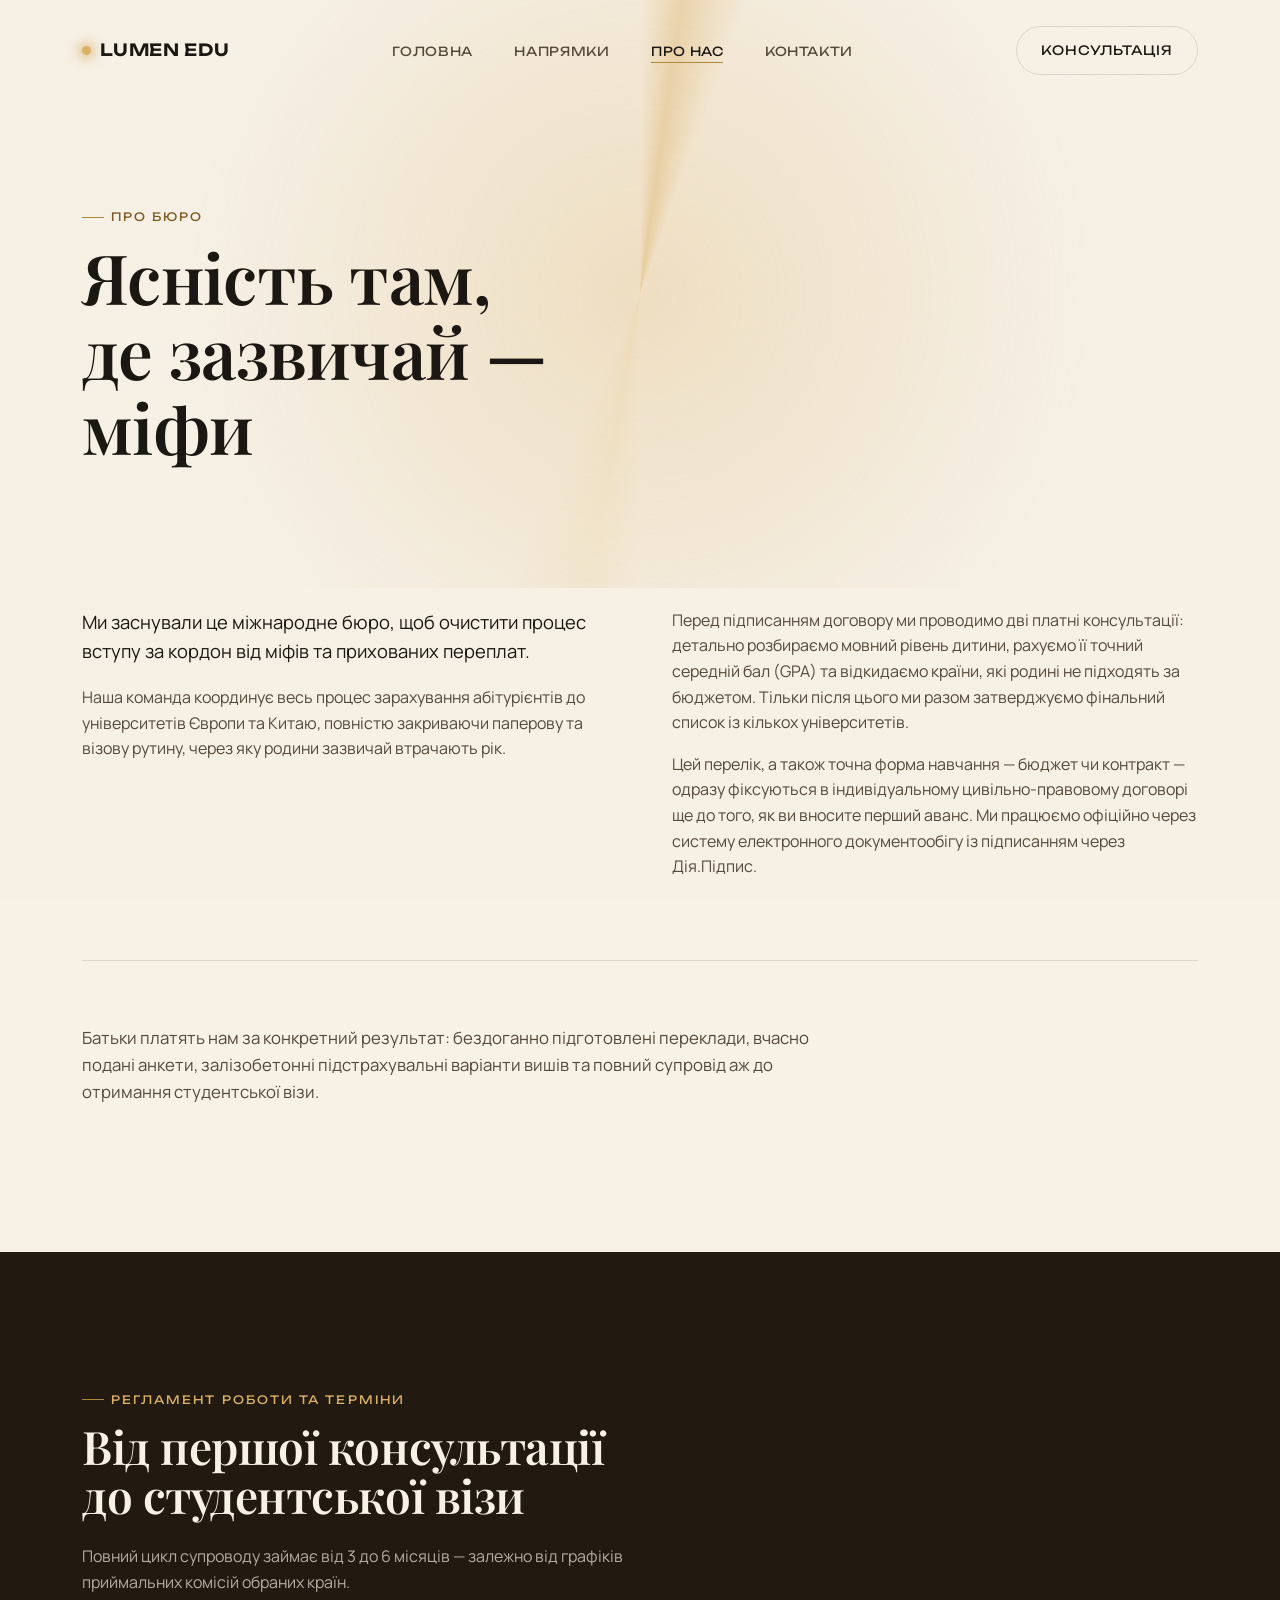
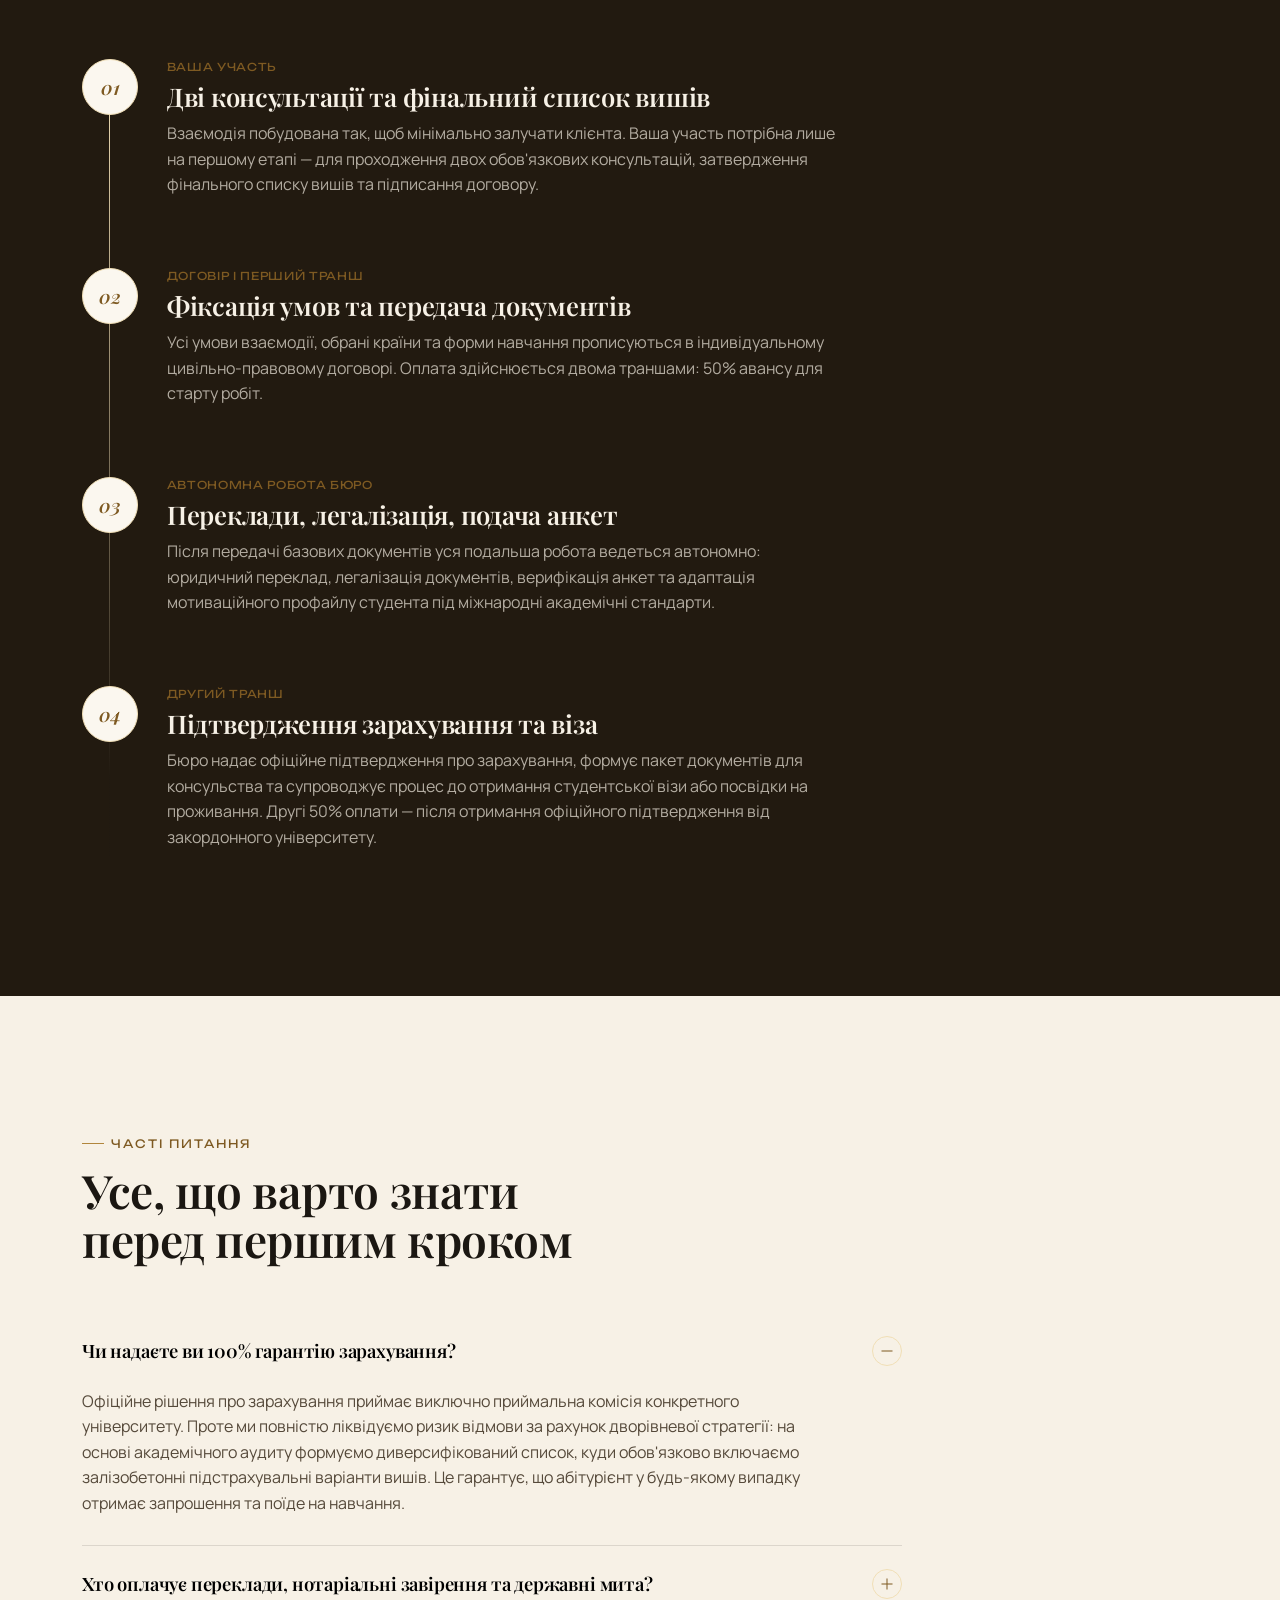
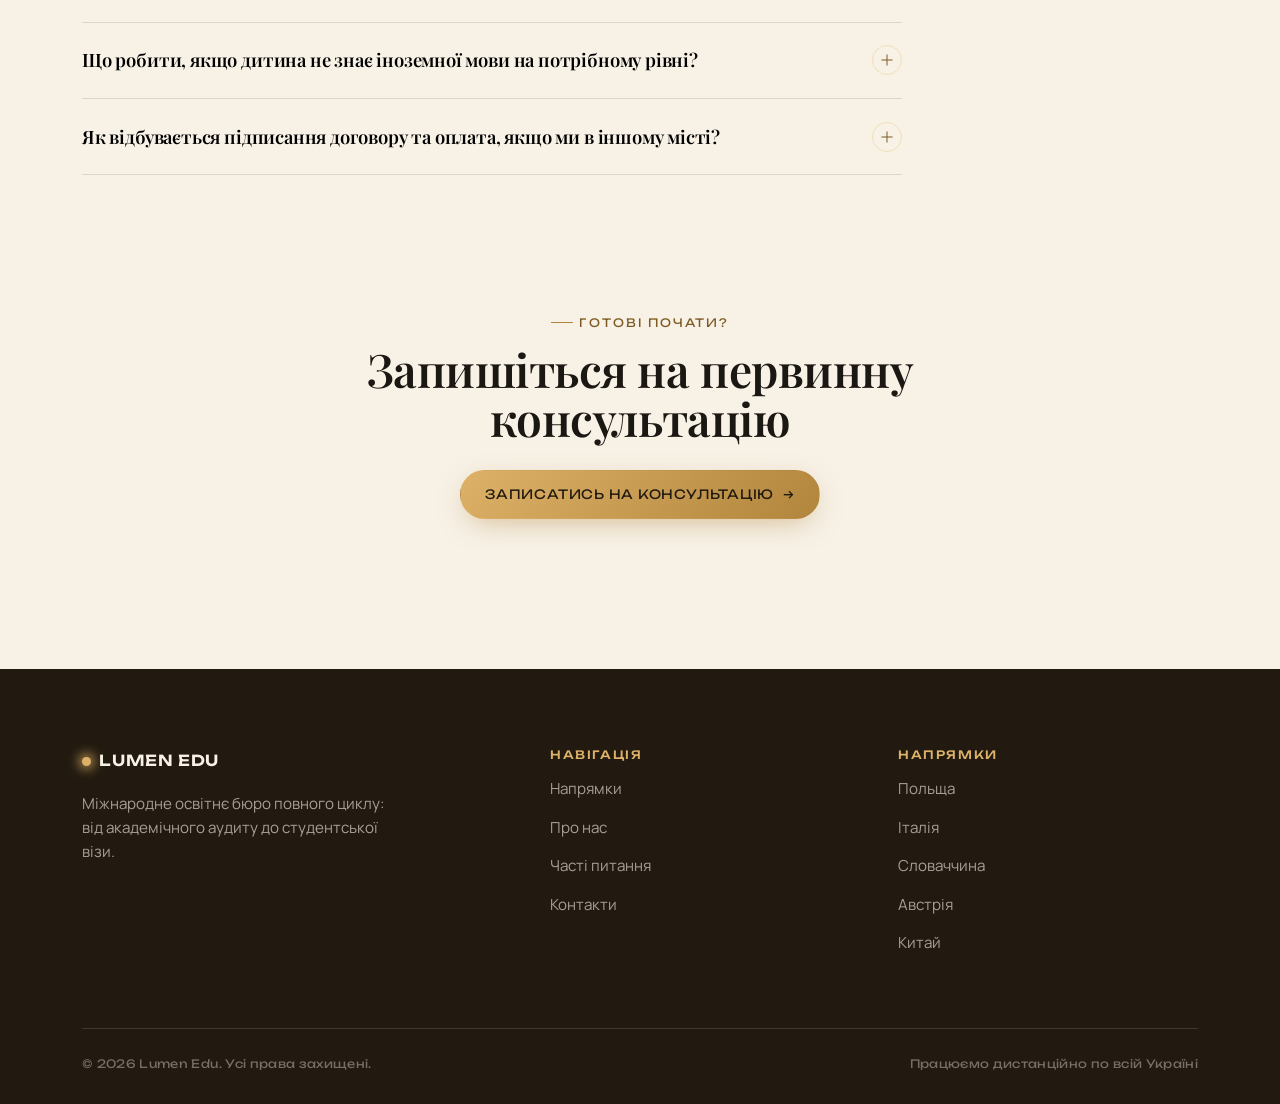
==== about.html @ cb431f50 "Add files via upload" ====
<!doctype html>
<html lang="uk">
<head>
<meta charset="UTF-8">
<meta name="viewport" content="width=device-width, initial-scale=1">
<title>Про нас — Lumen Edu</title>
<meta name="description" content="Як працює міжнародне освітнє бюро Lumen Edu: регламент, терміни та відповіді на часті питання.">
<link rel="stylesheet" href="styles.css">
</head>
<body>

<nav class="site-nav">
  <div class="container">
    <a href="index.html" class="logo"><span class="spark"></span>LUMEN EDU</a>
    <ul class="nav-links">
      <li><a href="index.html">Головна</a></li>
      <li><a href="destinations.html">Напрямки</a></li>
      <li><a href="about.html">Про нас</a></li>
      <li><a href="contact.html">Контакти</a></li>
    </ul>
    <div class="nav-cta">
      <a href="contact.html" class="btn btn-ghost">Консультація</a>
      <button class="nav-toggle" aria-label="Меню"><span></span><span></span><span></span></button>
    </div>
  </div>
</nav>

<header class="page-header">
  <div class="beam-field"><div class="beam"></div><div class="beam-glow"></div></div>
  <div class="container">
    <div class="kicker-line reveal in">
      <span class="eyebrow">Про бюро</span>
      <h1>Ясність там,<br>де зазвичай — міфи</h1>
    </div>
  </div>
</header>

<!-- ===== STORY ===== -->
<section style="padding:20px 0 130px;">
  <div class="container">
    <div class="two-col">
      <div class="reveal">
        <p style="font-size:1.15rem; color:var(--ink);">
          Ми заснували це міжнародне бюро, щоб очистити процес вступу за кордон від
          міфів та прихованих переплат.
        </p>
        <p>
          Наша команда координує весь процес зарахування абітурієнтів до університетів
          Європи та Китаю, повністю закриваючи паперову та візову рутину, через яку
          родини зазвичай втрачають рік.
        </p>
      </div>
      <div class="reveal">
        <p>
          Перед підписанням договору ми проводимо дві платні консультації: детально
          розбираємо мовний рівень дитини, рахуємо її точний середній бал (GPA) та
          відкидаємо країни, які родині не підходять за бюджетом. Тільки після цього
          ми разом затверджуємо фінальний список із кількох університетів.
        </p>
        <p>
          Цей перелік, а також точна форма навчання — бюджет чи контракт — одразу
          фіксуються в індивідуальному цивільно-правовому договорі ще до того, як ви
          вносите перший аванс. Ми працюємо офіційно через систему електронного
          документообігу із підписанням через Дія.Підпис.
        </p>
      </div>
    </div>

    <div class="divider" style="margin:4em 0;"></div>

    <div class="reveal" style="max-width:760px;">
      <p style="font-size:1.05rem;">
        Батьки платять нам за конкретний результат: бездоганно підготовлені переклади,
        вчасно подані анкети, залізобетонні підстрахувальні варіанти вишів та повний
        супровід аж до отримання студентської візи.
      </p>
    </div>
  </div>
</section>

<!-- ===== PROCESS ===== -->
<section class="section-dark" style="padding:130px 0;">
  <div class="container">
    <div class="reveal" style="max-width:640px; margin-bottom:4em;">
      <span class="eyebrow">Регламент роботи та терміни</span>
      <h2>Від першої консультації<br>до студентської візи</h2>
      <p>Повний цикл супроводу займає від 3 до 6 місяців — залежно від графіків приймальних комісій обраних країн.</p>
    </div>

    <div class="timeline reveal" style="max-width:760px;">
      <div class="tl-step">
        <span class="tl-num">01</span>
        <div>
          <span class="tl-meta">Ваша участь</span>
          <h3>Дві консультації та фінальний список вишів</h3>
          <p>Взаємодія побудована так, щоб мінімально залучати клієнта. Ваша участь потрібна лише на першому етапі — для проходження двох обов'язкових консультацій, затвердження фінального списку вишів та підписання договору.</p>
        </div>
      </div>
      <div class="tl-step">
        <span class="tl-num">02</span>
        <div>
          <span class="tl-meta">Договір і перший транш</span>
          <h3>Фіксація умов та передача документів</h3>
          <p>Усі умови взаємодії, обрані країни та форми навчання прописуються в індивідуальному цивільно-правовому договорі. Оплата здійснюється двома траншами: 50% авансу для старту робіт.</p>
        </div>
      </div>
      <div class="tl-step">
        <span class="tl-num">03</span>
        <div>
          <span class="tl-meta">Автономна робота бюро</span>
          <h3>Переклади, легалізація, подача анкет</h3>
          <p>Після передачі базових документів уся подальша робота ведеться автономно: юридичний переклад, легалізація документів, верифікація анкет та адаптація мотиваційного профайлу студента під міжнародні академічні стандарти.</p>
        </div>
      </div>
      <div class="tl-step">
        <span class="tl-num">04</span>
        <div>
          <span class="tl-meta">Другий транш</span>
          <h3>Підтвердження зарахування та віза</h3>
          <p>Бюро надає офіційне підтвердження про зарахування, формує пакет документів для консульства та супроводжує процес до отримання студентської візи або посвідки на проживання. Другі 50% оплати — після отримання офіційного підтвердження від закордонного університету.</p>
        </div>
      </div>
    </div>
  </div>
</section>

<!-- ===== FAQ ===== -->
<section id="faq" style="padding:130px 0;">
  <div class="container">
    <div class="reveal" style="max-width:640px; margin-bottom:3em;">
      <span class="eyebrow">Часті питання</span>
      <h2>Усе, що варто знати<br>перед першим кроком</h2>
    </div>

    <div class="reveal" style="max-width:820px;">
      <div class="faq-item open">
        <button class="faq-q"><h3>Чи надаєте ви 100% гарантію зарахування?</h3><span class="plus"></span></button>
        <div class="faq-a"><p>Офіційне рішення про зарахування приймає виключно приймальна комісія конкретного університету. Проте ми повністю ліквідуємо ризик відмови за рахунок дворівневої стратегії: на основі академічного аудиту формуємо диверсифікований список, куди обов'язково включаємо залізобетонні підстрахувальні варіанти вишів. Це гарантує, що абітурієнт у будь-якому випадку отримає запрошення та поїде на навчання.</p></div>
      </div>
      <div class="faq-item">
        <button class="faq-q"><h3>Хто оплачує переклади, нотаріальні завірення та державні мита?</h3><span class="plus"></span></button>
        <div class="faq-a"><p>Усі офіційні збори, консульські мита, послуги нотаріусів та акредитованих перекладачів оплачуються замовником окремо. У вартість нашого пакета входить виключно консалтингова робота, повне адміністрування процесу, верифікація анкет та контроль подачі. Усі супутні технічні витрати прозоро фіксуються та оплачуються за фактом виконання робіт згідно з наданими чеками.</p></div>
      </div>
      <div class="faq-item">
        <button class="faq-q"><h3>Що робити, якщо дитина не знає іноземної мови на потрібному рівні?</h3><span class="plus"></span></button>
        <div class="faq-a"><p>Для таких випадків ми підбираємо програми з відтермінованим вивченням мови — наприклад, підготовчі відділення в Австрії чи мовні інсталяційні роки в Китаї, де навчання починається з нульового рівня. Також для багатьох напрямків пропонуємо програми англійською мовою або приватні виші в Польщі, де мовний відбір є чистою формальністю.</p></div>
      </div>
      <div class="faq-item">
        <button class="faq-q"><h3>Як відбувається підписання договору та оплата, якщо ми в іншому місті?</h3><span class="plus"></span></button>
        <div class="faq-a"><p>Бюро працює повністю дистанційно по всій території України. Усі умови взаємодії, обрані країни та форми навчання прописуються в індивідуальному цивільно-правовому договорі. Підписання відбувається в електронному вигляді через офіційний сервіс «Вчасно» за допомогою «Дія.Підпис». Оплата здійснюється двома траншами: 50% авансу для старту робіт та 50% після отримання офіційного підтвердження від закордонного університету.</p></div>
      </div>
    </div>
  </div>
</section>

<section style="padding:0 0 150px; text-align:center;">
  <div class="container reveal" style="max-width:640px; margin:0 auto;">
    <span class="eyebrow" style="justify-content:center;">Готові почати?</span>
    <h2>Запишіться на первинну консультацію</h2>
    <div style="margin-top:1.6em;">
      <a href="contact.html" class="btn btn-gold">Записатись на консультацію <span class="btn-arrow">→</span></a>
    </div>
  </div>
</section>

<footer class="site-footer">
  <div class="container">
    <div class="footer-grid">
      <div>
        <a href="index.html" class="logo"><span class="spark"></span>LUMEN EDU</a>
        <p style="max-width:320px;">Міжнародне освітнє бюро повного циклу: від академічного аудиту до студентської візи.</p>
      </div>
      <div>
        <h4>Навігація</h4>
        <ul>
          <li><a href="destinations.html">Напрямки</a></li>
          <li><a href="about.html">Про нас</a></li>
          <li><a href="about.html#faq">Часті питання</a></li>
          <li><a href="contact.html">Контакти</a></li>
        </ul>
      </div>
      <div>
        <h4>Напрямки</h4>
        <ul>
          <li><a href="destinations.html#poland">Польща</a></li>
          <li><a href="destinations.html#italy">Італія</a></li>
          <li><a href="destinations.html#slovakia">Словаччина</a></li>
          <li><a href="destinations.html#austria">Австрія</a></li>
          <li><a href="destinations.html#china">Китай</a></li>
        </ul>
      </div>
    </div>
    <div class="footer-bottom">
      <span>© 2026 Lumen Edu. Усі права захищені.</span>
      <span>Працюємо дистанційно по всій Україні</span>
    </div>
  </div>
</footer>

<script src="main.js"></script>
</body>
</html>
---- styles.css ----
/* ============================================================
   LUMEN EDU — design system
   Ivory + antique gold, editorial serif × geometric Cyrillic sans.
   Signature: a slow-rotating beam of light behind the wordmark,
   and a cursor-tracked glow that "illuminates" whatever it touches —
   the visual thesis of the brand (lumen = light).
   ============================================================ */

@import url('https://fonts.googleapis.com/css2?family=Playfair+Display:ital,wght@0,500;0,600;0,700;1,500;1,600&family=Unbounded:wght@300;400;500;600;700&family=Manrope:wght@400;500;600;700&display=swap');

:root{
  /* --- color --- */
  --ivory:        #F7F1E6;
  --ivory-soft:   #FBF7EF;
  --ivory-deep:   #EFE6D3;
  --ink:          #1B1712;
  --ink-soft:     #55493A;
  --ink-faint:    #8A7A63;
  --gold:         #B1863C;
  --gold-bright:  #DDB268;
  --gold-pale:    #F1DFB6;
  --gold-deep:    #7E5A22;
  --bronze:       #221A10;
  --bronze-soft:  #2E2416;
  --line:         rgba(27,23,18,0.12);
  --line-on-dark: rgba(247,241,230,0.14);

  /* --- type --- */
  --f-display: 'Playfair Display', 'Georgia', serif;
  --f-mono:    'Unbounded', sans-serif;
  --f-body:    'Manrope', sans-serif;

  /* --- scale --- */
  --container: 1180px;
  --radius-s: 4px;
  --radius-m: 10px;
  --radius-l: 26px;

  --ease: cubic-bezier(.22,1,.36,1);
}

*, *::before, *::after{ box-sizing: border-box; }
html{ scroll-behavior: smooth; }
@media (prefers-reduced-motion: reduce){
  html{ scroll-behavior: auto; }
  *{ animation-duration: 0.01ms !important; animation-iteration-count: 1 !important; transition-duration: 0.01ms !important; scroll-behavior: auto !important; }
}

body{
  margin:0;
  background: var(--ivory);
  color: var(--ink);
  font-family: var(--f-body);
  font-size: 16px;
  line-height: 1.6;
  -webkit-font-smoothing: antialiased;
  position: relative;
  overflow-x: hidden;
}

/* faint paper grain over everything, premium print feel */
body::before{
  content:"";
  position: fixed; inset:0;
  pointer-events:none;
  z-index: 999;
  opacity:.035;
  mix-blend-mode: multiply;
  background-image: url("data:image/svg+xml,%3Csvg xmlns='http://www.w3.org/2000/svg' width='160' height='160'%3E%3Cfilter id='n'%3E%3CfeTurbulence type='fractalNoise' baseFrequency='0.9' numOctaves='2' stitchTiles='stitch'/%3E%3C/filter%3E%3Crect width='100%25' height='100%25' filter='url(%23n)'/%3E%3C/svg%3E");
}

/* cursor glow — desktop only */
.cursor-glow{
  position: fixed;
  width: 480px; height: 480px;
  border-radius: 50%;
  pointer-events: none;
  z-index: 2;
  background: radial-gradient(circle, rgba(221,178,104,0.16) 0%, rgba(221,178,104,0) 68%);
  transform: translate(-50%,-50%);
  left: -1000px; top: -1000px;
  transition: opacity .4s var(--ease);
}
@media (hover:none){ .cursor-glow{ display:none; } }

a{ color:inherit; text-decoration:none; }
img{ max-width:100%; display:block; }
ul{ margin:0; padding:0; list-style:none; }
button{ font-family:inherit; }

h1,h2,h3,h4{
  font-family: var(--f-display);
  font-weight: 600;
  line-height: 1.08;
  margin: 0 0 .5em;
  letter-spacing: -0.01em;
}
h1{ font-size: clamp(2.6rem, 5.4vw, 5rem); font-weight: 600; }
h2{ font-size: clamp(2rem, 3.6vw, 3.1rem); }
h3{ font-size: clamp(1.3rem, 2vw, 1.7rem); }
p{ margin: 0 0 1em; color: var(--ink-soft); }

.eyebrow{
  font-family: var(--f-mono);
  font-size: .72rem;
  letter-spacing: .18em;
  text-transform: uppercase;
  color: var(--gold-deep);
  display: inline-flex;
  align-items: center;
  gap: .6em;
  margin-bottom: 1.1em;
}
.eyebrow::before{
  content:"";
  width: 22px; height: 1px;
  background: var(--gold);
}

.container{ max-width: var(--container); margin: 0 auto; padding: 0 32px; }
section{ position: relative; }

/* ---------- buttons ---------- */
.btn{
  font-family: var(--f-mono);
  font-size: .8rem;
  letter-spacing: .06em;
  text-transform: uppercase;
  display: inline-flex;
  align-items: center;
  gap: .7em;
  padding: 1.05em 1.9em;
  border-radius: 999px;
  border: 1px solid transparent;
  cursor: pointer;
  transition: all .45s var(--ease);
  white-space: nowrap;
}
.btn-gold{
  background: linear-gradient(135deg, var(--gold-bright), var(--gold));
  color: var(--bronze);
  box-shadow: 0 8px 30px -10px rgba(177,134,60,.65);
}
.btn-gold:hover{ transform: translateY(-2px); box-shadow: 0 14px 34px -8px rgba(177,134,60,.8); }
.btn-ghost{
  border-color: var(--line);
  color: var(--ink);
  background: transparent;
}
.btn-ghost:hover{ border-color: var(--gold); color: var(--gold-deep); }
.btn-ghost-dark{
  border-color: var(--line-on-dark);
  color: var(--ivory);
}
.btn-ghost-dark:hover{ border-color: var(--gold-bright); color: var(--gold-bright); }
.btn-arrow{ transition: transform .4s var(--ease); }
.btn:hover .btn-arrow{ transform: translateX(4px); }

/* ---------- nav ---------- */
.site-nav{
  position: fixed; top:0; left:0; right:0; z-index: 500;
  padding: 26px 0;
  transition: padding .4s var(--ease), background .4s var(--ease), border-color .4s var(--ease);
  border-bottom: 1px solid transparent;
}
.site-nav.scrolled{
  padding: 15px 0;
  background: rgba(247,241,230,0.86);
  backdrop-filter: blur(14px);
  border-bottom-color: var(--line);
}
.site-nav .container{ display:flex; align-items:center; justify-content:space-between; }
.logo{
  font-family: var(--f-mono);
  font-weight: 600;
  font-size: 1.05rem;
  letter-spacing: .04em;
  display:flex; align-items:center; gap:.55em;
}
.logo .spark{
  width: 9px; height: 9px; border-radius: 50%;
  background: var(--gold-bright);
  box-shadow: 0 0 12px 3px rgba(221,178,104,.85);
}
.nav-links{ display:flex; align-items:center; gap: 2.6em; }
.nav-links a{
  font-family: var(--f-mono);
  font-size: .78rem;
  letter-spacing: .05em;
  text-transform: uppercase;
  color: var(--ink-soft);
  position: relative;
  padding-bottom: 4px;
}
.nav-links a::after{
  content:""; position:absolute; left:0; right:100%; bottom:0; height:1px;
  background: var(--gold); transition: right .35s var(--ease);
}
.nav-links a:hover::after, .nav-links a.active::after{ right:0; }
.nav-links a.active{ color: var(--ink); }
.nav-cta{ display:flex; align-items:center; gap: 1.6em; }
.nav-toggle{ display:none; background:none; border:none; cursor:pointer; padding:6px; }
.nav-toggle span{ display:block; width:22px; height:1px; background:var(--ink); margin:5px 0; transition: all .3s var(--ease); }

@media (max-width: 900px){
  .nav-links{
    position: fixed; inset: 0 0 0 auto; width: min(78vw, 340px);
    background: var(--ivory-soft);
    flex-direction: column; align-items: flex-start;
    padding: 110px 40px 40px;
    gap: 2em;
    transform: translateX(100%);
    transition: transform .5s var(--ease);
    box-shadow: -30px 0 60px rgba(0,0,0,.08);
  }
  .nav-links.open{ transform: translateX(0); }
  .nav-toggle{ display:block; }
  .nav-cta .btn-ghost{ display:none; }
}

/* ---------- hero light beam (signature) ---------- */
.beam-field{
  position: absolute; inset: 0;
  overflow: hidden;
  pointer-events: none;
}
.beam{
  position: absolute;
  top: 50%; left: 50%;
  width: 1600px; height: 1600px;
  transform: translate(-50%,-50%);
  background: conic-gradient(from 0deg,
    rgba(221,178,104,0) 0deg,
    rgba(221,178,104,.5) 8deg,
    rgba(221,178,104,0) 20deg,
    rgba(221,178,104,0) 180deg,
    rgba(241,223,182,.35) 190deg,
    rgba(221,178,104,0) 205deg,
    rgba(221,178,104,0) 360deg);
  animation: rotate-beam 22s linear infinite;
  opacity: .8;
}
@keyframes rotate-beam{ to{ transform: translate(-50%,-50%) rotate(360deg); } }
.beam-glow{
  position:absolute; top:50%; left:50%; width:900px; height:900px;
  transform:translate(-50%,-50%);
  background: radial-gradient(circle, rgba(221,178,104,.28) 0%, rgba(221,178,104,0) 70%);
  filter: blur(10px);
}

/* ---------- reveal on scroll ---------- */
.reveal{ opacity:0; transform: translateY(28px); transition: opacity .9s var(--ease), transform .9s var(--ease); }
.reveal.in{ opacity:1; transform: translateY(0); }
.reveal-stagger > *{ opacity:0; transform: translateY(24px); transition: opacity .8s var(--ease), transform .8s var(--ease); }
.reveal-stagger.in > *{ opacity:1; transform: translateY(0); }
.reveal-stagger.in > *:nth-child(1){ transition-delay: .05s; }
.reveal-stagger.in > *:nth-child(2){ transition-delay: .14s; }
.reveal-stagger.in > *:nth-child(3){ transition-delay: .23s; }
.reveal-stagger.in > *:nth-child(4){ transition-delay: .32s; }
.reveal-stagger.in > *:nth-child(5){ transition-delay: .41s; }

/* ---------- cards / grid ---------- */
.card{
  background: var(--ivory-soft);
  border: 1px solid var(--line);
  border-radius: var(--radius-l);
  padding: 2.2em;
  transition: transform .5s var(--ease), box-shadow .5s var(--ease), border-color .5s var(--ease);
}
.card:hover{
  transform: translateY(-6px);
  border-color: var(--gold-pale);
  box-shadow: 0 30px 60px -30px rgba(126,90,34,.35);
}

/* ---------- dark section ---------- */
.section-dark{
  background: var(--bronze);
  color: var(--ivory);
}
.section-dark p{ color: rgba(247,241,230,.68); }
.section-dark .eyebrow{ color: var(--gold-bright); }

/* ---------- stats strip ---------- */
.stats{
  display:grid; grid-template-columns: repeat(4,1fr); gap: 1px;
  background: var(--line);
  border: 1px solid var(--line);
  border-radius: var(--radius-l);
  overflow:hidden;
}
.stat{
  background: var(--ivory-soft);
  padding: 2.4em 1.6em;
  text-align:center;
}
.stat .num{
  font-family: var(--f-display);
  font-style: italic;
  font-size: 2.5rem;
  color: var(--gold-deep);
  display:block;
  margin-bottom:.15em;
}
.stat .lbl{
  font-family: var(--f-mono);
  font-size: .72rem;
  letter-spacing: .04em;
  color: var(--ink-soft);
  text-transform: uppercase;
  line-height:1.4;
}
@media (max-width: 800px){ .stats{ grid-template-columns: repeat(2,1fr); } }

/* ---------- footer ---------- */
.site-footer{
  background: var(--bronze);
  color: rgba(247,241,230,.6);
  padding: 80px 0 30px;
}
.site-footer .logo{ color: var(--ivory); margin-bottom: 1.2em; }
.footer-grid{
  display:grid; grid-template-columns: 1.4fr 1fr 1fr; gap: 3em;
  padding-bottom: 60px;
  border-bottom: 1px solid var(--line-on-dark);
}
.footer-grid h4{
  font-family: var(--f-mono); font-size:.72rem; letter-spacing:.14em;
  text-transform: uppercase; color: var(--gold-bright); font-weight:500; margin-bottom: 1.3em;
}
.footer-grid a, .footer-grid p{ color: rgba(247,241,230,.62); font-size:.95rem; }
.footer-grid li{ margin-bottom: .8em; }
.footer-grid a:hover{ color: var(--gold-bright); }
.footer-bottom{
  display:flex; justify-content:space-between; align-items:center;
  padding-top: 26px;
  font-family: var(--f-mono); font-size:.72rem; letter-spacing:.03em;
  color: rgba(247,241,230,.4);
  flex-wrap: wrap; gap: 1em;
}
@media (max-width: 760px){ .footer-grid{ grid-template-columns: 1fr; gap:2.2em; } }

/* ---------- page header (inner pages) ---------- */
.page-header{
  padding: 200px 0 90px;
  position: relative;
  overflow:hidden;
}
.page-header .container{ position:relative; z-index:2; }
.page-header .kicker-line{
  max-width: 620px;
}

/* ---------- destinations tabs ---------- */
.dest-shell{
  display:grid; grid-template-columns: 300px 1fr; gap: 0;
  border: 1px solid var(--line);
  border-radius: var(--radius-l);
  overflow:hidden;
  background: var(--ivory-soft);
}
.dest-tabs{
  border-right: 1px solid var(--line);
  background: var(--ivory-deep);
}
.dest-tab{
  width:100%; text-align:left;
  padding: 1.6em 1.8em;
  background:none; border:none; cursor:pointer;
  border-bottom: 1px solid var(--line);
  display:flex; align-items:center; justify-content: space-between;
  gap: 1em;
  transition: background .35s var(--ease), padding-left .35s var(--ease);
}
.dest-tab:last-child{ border-bottom:none; }
.dest-tab .name{
  font-family: var(--f-display); font-style: italic; font-weight:600;
  font-size: 1.15rem; color: var(--ink);
}
.dest-tab .tag{
  font-family: var(--f-mono); font-size: .66rem; letter-spacing:.04em;
  color: var(--ink-faint); text-transform: uppercase; display:block; margin-top:.3em;
}
.dest-tab .dot{
  width: 8px; height:8px; border-radius:50%;
  background: var(--line); flex: none;
  transition: background .35s var(--ease), box-shadow .35s var(--ease);
}
.dest-tab.active{ background: var(--ivory-soft); padding-left: 2.2em; }
.dest-tab.active .dot{ background: var(--gold-bright); box-shadow: 0 0 10px 2px rgba(221,178,104,.7); }
.dest-tab:hover .name{ color: var(--gold-deep); }

.dest-panels{ position: relative; }
.dest-panel{
  display:none;
  padding: 3em 3.2em;
  animation: panel-in .6s var(--ease);
}
.dest-panel.active{ display:block; }
@keyframes panel-in{ from{ opacity:0; transform: translateY(10px);} to{opacity:1; transform:translateY(0);} }
.dest-panel .price-tag{
  display:inline-flex; align-items:baseline; gap:.4em;
  font-family: var(--f-mono);
  background: var(--bronze); color: var(--gold-pale);
  padding: .55em 1.1em; border-radius: 999px;
  font-size: .78rem; letter-spacing:.03em;
  margin-bottom: 1.6em;
}
.dest-panel .price-tag b{ font-size: 1rem; color: var(--gold-bright); }
.dest-perks{ display:grid; gap: 1.4em; margin-top: 1.8em; }
.dest-perk{ display:grid; grid-template-columns: auto 1fr; gap: 1em; align-items:flex-start; }
.dest-perk .mark{
  width: 30px; height:30px; border-radius:50%;
  border:1px solid var(--gold-pale);
  display:flex; align-items:center; justify-content:center;
  font-family: var(--f-mono); font-size: .68rem; color: var(--gold-deep); flex:none;
  margin-top: .15em;
}
.dest-perk strong{ display:block; color: var(--ink); font-family: var(--f-body); font-weight:700; margin-bottom:.2em; }
.dest-perk p{ margin:0; font-size: .96rem; }

@media (max-width: 860px){
  .dest-shell{ grid-template-columns: 1fr; }
  .dest-tabs{ display:flex; overflow-x:auto; border-right:none; border-bottom:1px solid var(--line); }
  .dest-tab{ border-bottom:none; border-right:1px solid var(--line); white-space:nowrap; }
  .dest-tab.active{ padding-left: 1.8em; }
  .dest-panel{ padding: 2.2em 1.6em; }
}

/* ---------- timeline (process) ---------- */
.timeline{ position:relative; }
.timeline::before{
  content:""; position:absolute; left: 27px; top: 10px; bottom: 10px; width:1px;
  background: linear-gradient(var(--gold-pale), var(--line) 90%);
}
.tl-step{ display:grid; grid-template-columns: 56px 1fr; gap: 1.8em; padding-bottom: 3.4em; position:relative; }
.tl-step:last-child{ padding-bottom:0; }
.tl-num{
  width:56px; height:56px; border-radius:50%;
  background: var(--ivory-soft); border:1px solid var(--gold-pale);
  display:flex; align-items:center; justify-content:center;
  font-family: var(--f-display); font-style:italic; font-weight:600; color: var(--gold-deep);
  font-size: 1.2rem; position:relative; z-index:1;
}
.tl-step h3{ margin-bottom:.4em; }
.tl-step .tl-meta{
  font-family: var(--f-mono); font-size:.68rem; letter-spacing:.06em; text-transform:uppercase;
  color: var(--gold-deep); margin-bottom:.6em; display:block;
}

/* ---------- FAQ accordion ---------- */
.faq-item{ border-bottom: 1px solid var(--line); }
.faq-q{
  width:100%; text-align:left; background:none; border:none; cursor:pointer;
  padding: 1.7em 0; display:flex; justify-content:space-between; align-items:center; gap: 2em;
}
.faq-q h3{ margin:0; font-size: 1.15rem; }
.faq-q .plus{
  width: 30px; height:30px; border-radius:50%; border:1px solid var(--gold-pale); flex:none;
  position:relative;
}
.faq-q .plus::before, .faq-q .plus::after{
  content:""; position:absolute; background: var(--gold-deep); top:50%; left:50%;
  transform: translate(-50%,-50%);
}
.faq-q .plus::before{ width:11px; height:1px; }
.faq-q .plus::after{ width:1px; height:11px; transition: transform .35s var(--ease); }
.faq-item.open .plus::after{ transform: translate(-50%,-50%) rotate(90deg) scale(0); }
.faq-a{ max-height:0; overflow:hidden; transition: max-height .5s var(--ease); }
.faq-a p{ padding-bottom: 1.8em; margin:0; max-width: 720px; }
.faq-item.open .faq-a{ max-height: 400px; }

/* ---------- form ---------- */
.form-shell{
  background: var(--ivory-soft);
  border: 1px solid var(--line);
  border-radius: var(--radius-l);
  padding: 3em;
}
.field{ margin-bottom: 1.6em; }
.field label{
  display:block; font-family: var(--f-mono); font-size:.7rem; letter-spacing:.06em;
  text-transform: uppercase; color: var(--ink-faint); margin-bottom:.7em;
}
.field input, .field textarea{
  width:100%; background: var(--ivory); border:1px solid var(--line);
  border-radius: var(--radius-m); padding: .95em 1.1em;
  font-family: var(--f-body); font-size: 1rem; color: var(--ink);
  transition: border-color .3s var(--ease), box-shadow .3s var(--ease);
}
.field input:focus, .field textarea:focus{
  outline:none; border-color: var(--gold); box-shadow: 0 0 0 4px rgba(177,134,60,.14);
}
.field textarea{ min-height: 130px; resize: vertical; }
.form-note{ font-size:.85rem; color: var(--ink-faint); margin-top: 1.2em; }
.form-success{
  display:none; text-align:center; padding: 2.4em 1em;
}
.form-success.show{ display:block; }
.form-success .spark-big{
  width:14px; height:14px; border-radius:50%; margin: 0 auto 1.2em;
  background: var(--gold-bright); box-shadow: 0 0 24px 6px rgba(221,178,104,.8);
}

/* ---------- misc ---------- */
.two-col{ display:grid; grid-template-columns: 1fr 1fr; gap: 4em; align-items:start; }
@media (max-width: 860px){ .two-col{ grid-template-columns: 1fr; gap: 2.4em; } }
.divider{ height:1px; background: var(--line); }
.tag-pill{
  font-family: var(--f-mono); font-size:.68rem; letter-spacing:.05em; text-transform:uppercase;
  border:1px solid var(--gold-pale); color: var(--gold-deep); padding: .5em 1em; border-radius:999px;
}
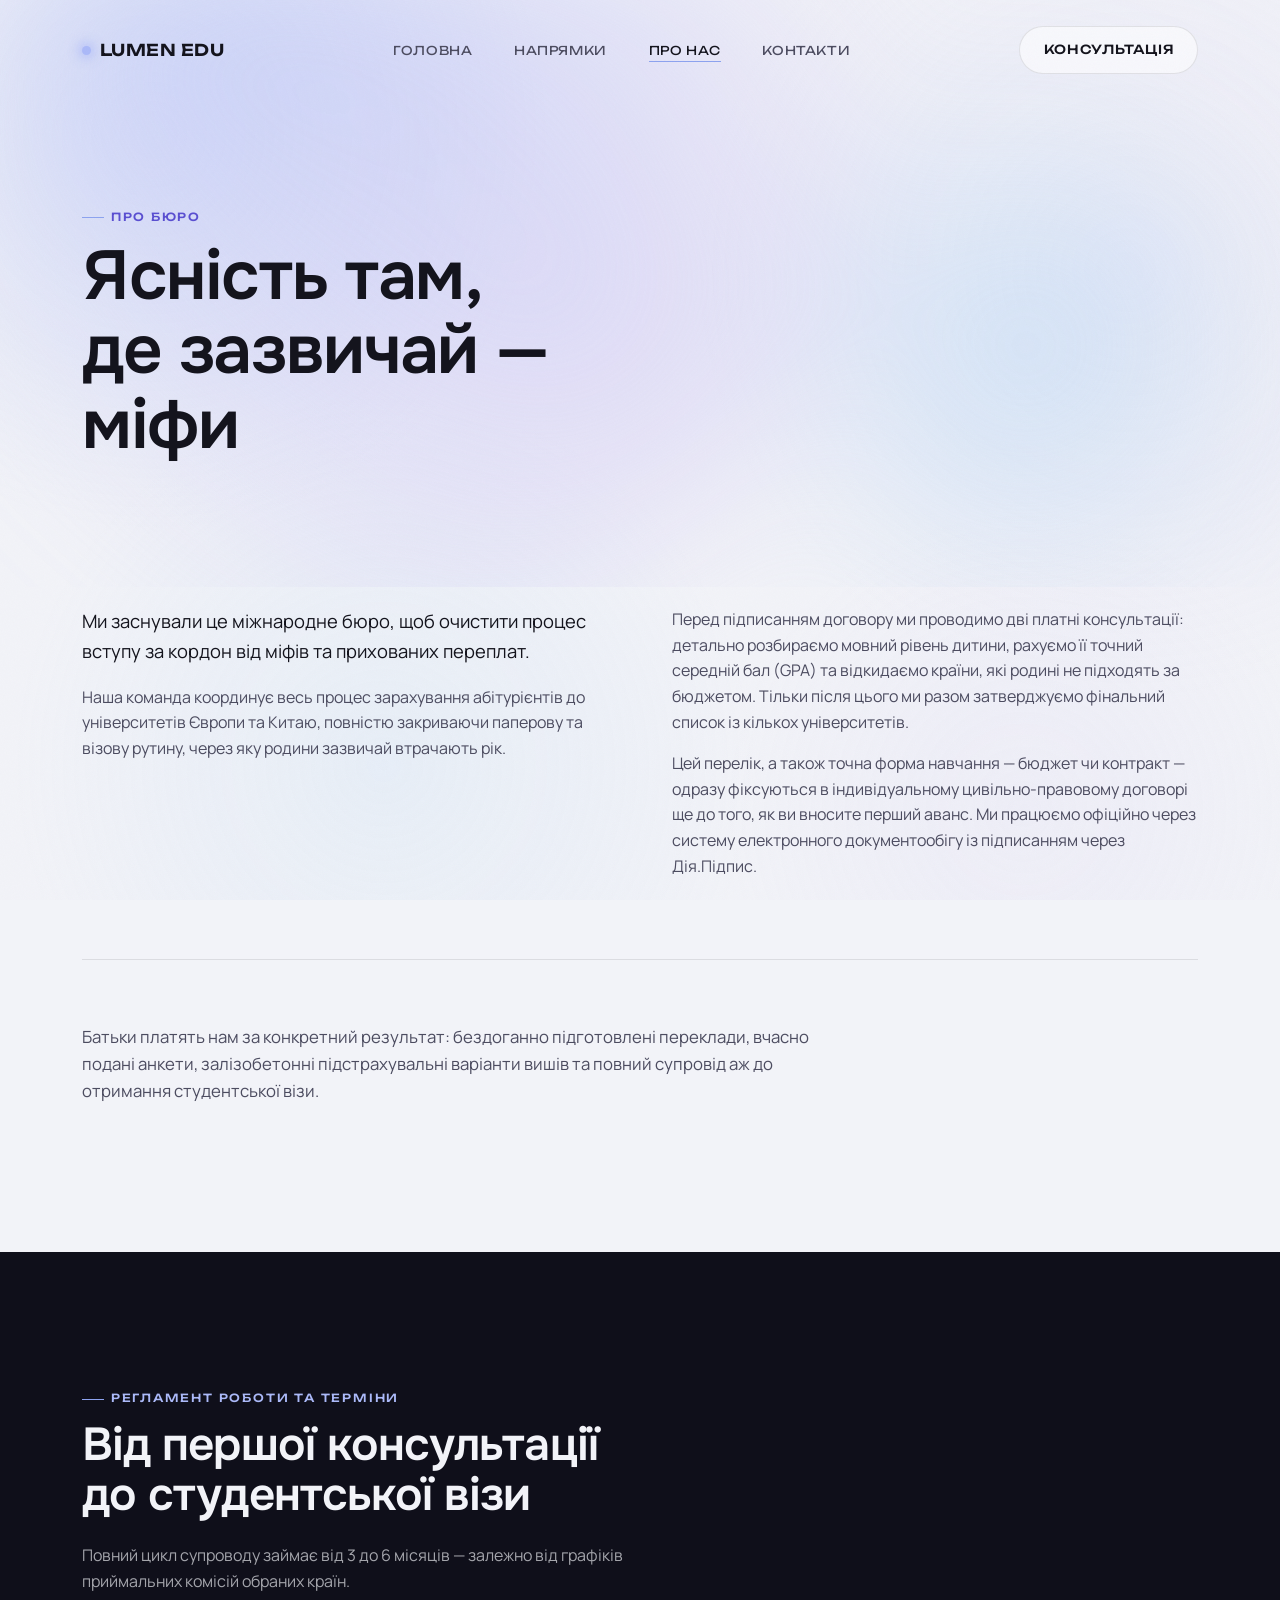
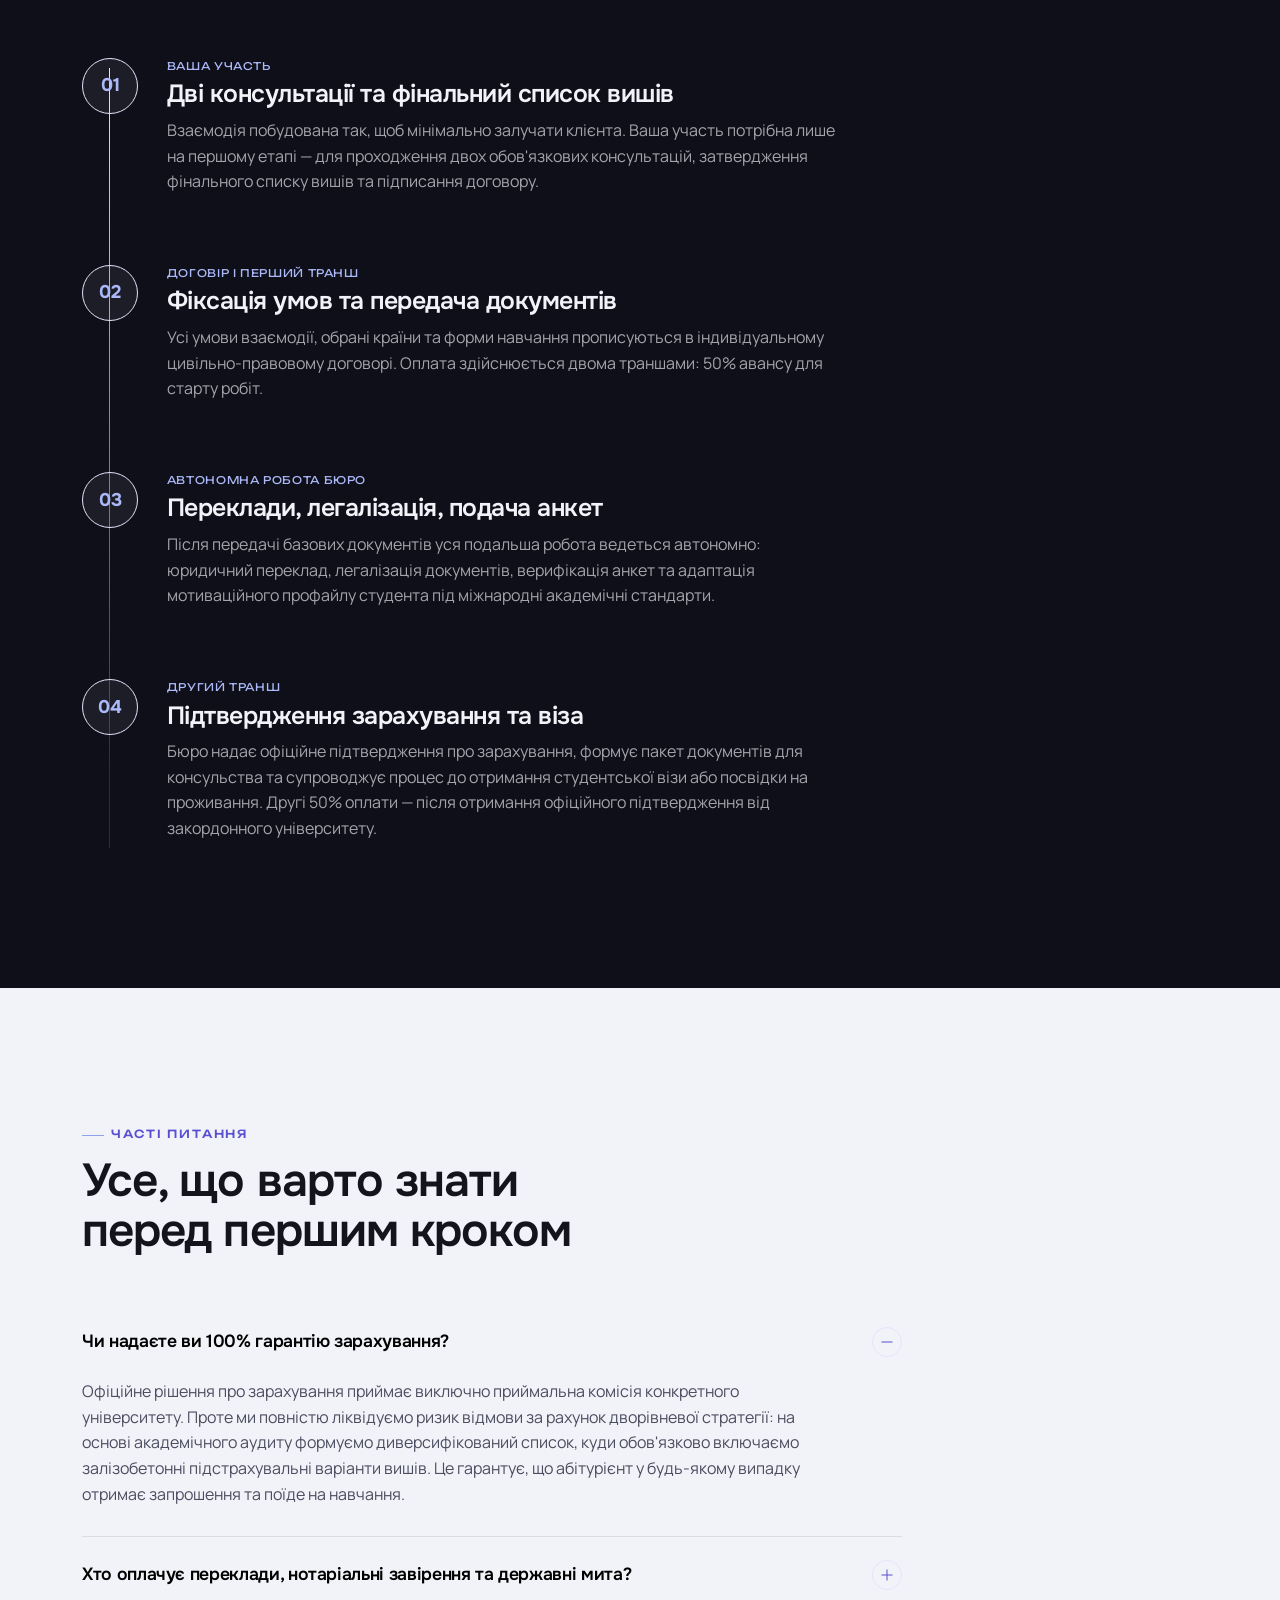
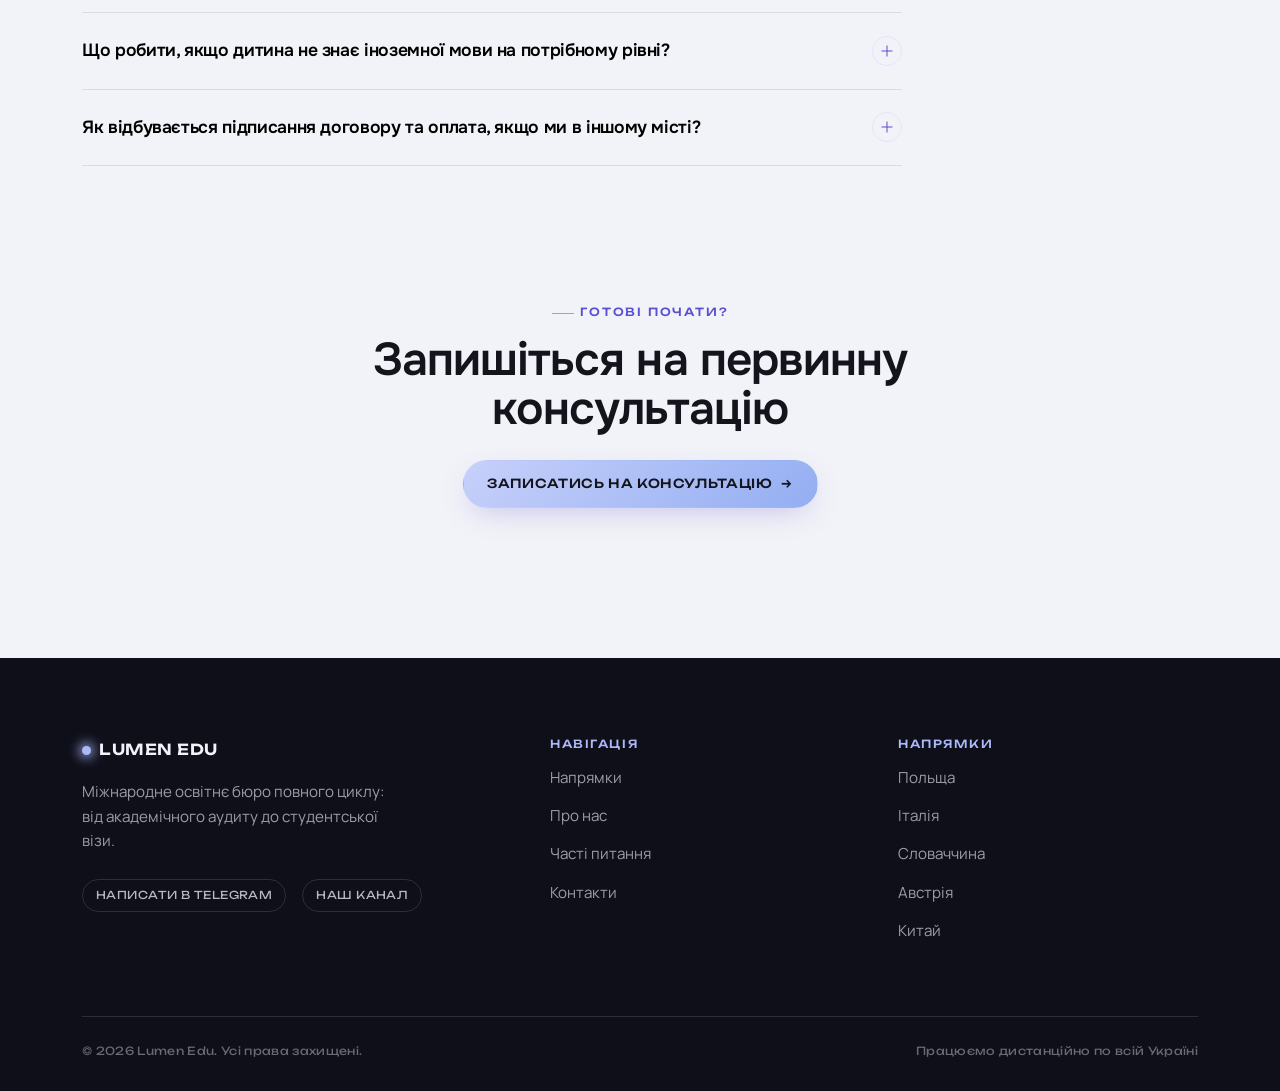
==== commit 89d44500: "Add files via upload" ====
--- a/about.html
+++ b/about.html
@@ -169,6 +169,10 @@
       <div>
         <a href="index.html" class="logo"><span class="spark"></span>LUMEN EDU</a>
         <p style="max-width:320px;">Міжнародне освітнє бюро повного циклу: від академічного аудиту до студентської візи.</p>
+        <div class="footer-social">
+          <a href="https://t.me/lumen_edu_bot" target="_blank" rel="noopener">Написати в Telegram</a>
+          <a href="https://t.me/lumen_edu_channel" target="_blank" rel="noopener">Наш канал</a>
+        </div>
       </div>
       <div>
         <h4>Навігація</h4>
--- a/styles.css
+++ b/styles.css
@@ -1,39 +1,47 @@
 /* ============================================================
-   LUMEN EDU — design system
-   Ivory + antique gold, editorial serif × geometric Cyrillic sans.
-   Signature: a slow-rotating beam of light behind the wordmark,
-   and a cursor-tracked glow that "illuminates" whatever it touches —
-   the visual thesis of the brand (lumen = light).
+   LUMEN EDU — design system v2
+   Cool platinum-glass palette: soft lavender / periwinkle blue
+   aurora over a platinum-white surface, deep graphite-navy for
+   contrast sections, indigo-violet as the single accent ink.
+   Signature: a slow-drifting holographic aurora behind headlines,
+   and frosted-glass panels throughout — light refracting through
+   glass, which is what "lumen" now stands for.
    ============================================================ */
 
-@import url('https://fonts.googleapis.com/css2?family=Playfair+Display:ital,wght@0,500;0,600;0,700;1,500;1,600&family=Unbounded:wght@300;400;500;600;700&family=Manrope:wght@400;500;600;700&display=swap');
+@import url('https://fonts.googleapis.com/css2?family=Onest:wght@300;400;500;600;700&family=Unbounded:wght@300;400;500;600;700&family=Manrope:wght@400;500;600;700&display=swap');
 
 :root{
   /* --- color --- */
-  --ivory:        #F7F1E6;
-  --ivory-soft:   #FBF7EF;
-  --ivory-deep:   #EFE6D3;
-  --ink:          #1B1712;
-  --ink-soft:     #55493A;
-  --ink-faint:    #8A7A63;
-  --gold:         #B1863C;
-  --gold-bright:  #DDB268;
-  --gold-pale:    #F1DFB6;
-  --gold-deep:    #7E5A22;
-  --bronze:       #221A10;
-  --bronze-soft:  #2E2416;
-  --line:         rgba(27,23,18,0.12);
-  --line-on-dark: rgba(247,241,230,0.14);
+  --ivory:        #F2F3F8;   /* cool platinum surface */
+  --ivory-soft:   #FFFFFF;   /* card white */
+  --ivory-deep:   #E7E9F3;   /* deeper cool panel */
+  --glass:        rgba(255,255,255,.58);
+  --glass-strong: rgba(255,255,255,.8);
+  --ink:          #14141D;
+  --ink-soft:     #4C4C60;
+  --ink-faint:    #8B8BA3;
+  --gold:         #8DA3EF;   /* cool periwinkle — primary accent */
+  --gold-bright:  #ABB9F8;   /* light periwinkle — glow / bright */
+  --gold-pale:    #E1E4FB;   /* pale lavender — borders / pills */
+  --gold-deep:    #5A4FD1;   /* indigo-violet — labels / numbers */
+  --bronze:       #0F0F1A;   /* deep graphite-navy, dark sections */
+  --bronze-soft:  #1B1B2C;
+  --line:         rgba(20,20,29,0.1);
+  --line-on-dark: rgba(255,255,255,0.13);
+
+  --aurora-1: rgba(171,185,248,.55);
+  --aurora-2: rgba(201,191,245,.5);
+  --aurora-3: rgba(159,206,245,.45);
 
   /* --- type --- */
-  --f-display: 'Playfair Display', 'Georgia', serif;
+  --f-display: 'Onest', 'Manrope', sans-serif;
   --f-mono:    'Unbounded', sans-serif;
   --f-body:    'Manrope', sans-serif;
 
   /* --- scale --- */
   --container: 1180px;
   --radius-s: 4px;
-  --radius-m: 10px;
+  --radius-m: 12px;
   --radius-l: 26px;
 
   --ease: cubic-bezier(.22,1,.36,1);
@@ -58,13 +66,27 @@
   overflow-x: hidden;
 }
 
-/* faint paper grain over everything, premium print feel */
+/* soft fixed color wash behind everything — gives glass panels
+   something to refract wherever they sit on the page */
+body::after{
+  content:"";
+  position: fixed; inset:0;
+  z-index:-1;
+  pointer-events:none;
+  background:
+    radial-gradient(640px circle at 12% 15%, rgba(171,185,248,.16), transparent 62%),
+    radial-gradient(720px circle at 88% 30%, rgba(201,191,245,.14), transparent 60%),
+    radial-gradient(600px circle at 30% 85%, rgba(159,206,245,.13), transparent 62%),
+    radial-gradient(500px circle at 80% 90%, rgba(201,191,245,.1), transparent 60%);
+}
+
+/* faint grain for texture, kept very subtle over the cool surface */
 body::before{
   content:"";
   position: fixed; inset:0;
   pointer-events:none;
   z-index: 999;
-  opacity:.035;
+  opacity:.025;
   mix-blend-mode: multiply;
   background-image: url("data:image/svg+xml,%3Csvg xmlns='http://www.w3.org/2000/svg' width='160' height='160'%3E%3Cfilter id='n'%3E%3CfeTurbulence type='fractalNoise' baseFrequency='0.9' numOctaves='2' stitchTiles='stitch'/%3E%3C/filter%3E%3Crect width='100%25' height='100%25' filter='url(%23n)'/%3E%3C/svg%3E");
 }
@@ -76,7 +98,7 @@
   border-radius: 50%;
   pointer-events: none;
   z-index: 2;
-  background: radial-gradient(circle, rgba(221,178,104,0.16) 0%, rgba(221,178,104,0) 68%);
+  background: radial-gradient(circle, rgba(171,185,248,0.18) 0%, rgba(171,185,248,0) 68%);
   transform: translate(-50%,-50%);
   left: -1000px; top: -1000px;
   transition: opacity .4s var(--ease);
@@ -93,23 +115,24 @@
   font-weight: 600;
   line-height: 1.08;
   margin: 0 0 .5em;
-  letter-spacing: -0.01em;
-}
-h1{ font-size: clamp(2.6rem, 5.4vw, 5rem); font-weight: 600; }
-h2{ font-size: clamp(2rem, 3.6vw, 3.1rem); }
-h3{ font-size: clamp(1.3rem, 2vw, 1.7rem); }
+  letter-spacing: -0.02em;
+}
+h1{ font-size: clamp(2.6rem, 5.4vw, 4.9rem); font-weight: 600; }
+h2{ font-size: clamp(2rem, 3.6vw, 3rem); }
+h3{ font-size: clamp(1.25rem, 2vw, 1.55rem); font-weight: 600; }
 p{ margin: 0 0 1em; color: var(--ink-soft); }
 
 .eyebrow{
   font-family: var(--f-mono);
-  font-size: .72rem;
-  letter-spacing: .18em;
+  font-size: .7rem;
+  letter-spacing: .16em;
   text-transform: uppercase;
   color: var(--gold-deep);
   display: inline-flex;
   align-items: center;
   gap: .6em;
   margin-bottom: 1.1em;
+  font-weight: 500;
 }
 .eyebrow::before{
   content:"";
@@ -123,8 +146,8 @@
 /* ---------- buttons ---------- */
 .btn{
   font-family: var(--f-mono);
-  font-size: .8rem;
-  letter-spacing: .06em;
+  font-size: .78rem;
+  letter-spacing: .05em;
   text-transform: uppercase;
   display: inline-flex;
   align-items: center;
@@ -135,17 +158,19 @@
   cursor: pointer;
   transition: all .45s var(--ease);
   white-space: nowrap;
+  font-weight: 500;
 }
 .btn-gold{
-  background: linear-gradient(135deg, var(--gold-bright), var(--gold));
-  color: var(--bronze);
-  box-shadow: 0 8px 30px -10px rgba(177,134,60,.65);
-}
-.btn-gold:hover{ transform: translateY(-2px); box-shadow: 0 14px 34px -8px rgba(177,134,60,.8); }
+  background: linear-gradient(135deg, #C7D0FA, #93AEF2);
+  color: var(--ink);
+  box-shadow: 0 10px 30px -10px rgba(90,79,209,.35);
+}
+.btn-gold:hover{ transform: translateY(-2px); box-shadow: 0 16px 34px -8px rgba(90,79,209,.45); }
 .btn-ghost{
   border-color: var(--line);
   color: var(--ink);
-  background: transparent;
+  background: var(--glass);
+  backdrop-filter: blur(12px);
 }
 .btn-ghost:hover{ border-color: var(--gold); color: var(--gold-deep); }
 .btn-ghost-dark{
@@ -165,27 +190,27 @@
 }
 .site-nav.scrolled{
   padding: 15px 0;
-  background: rgba(247,241,230,0.86);
-  backdrop-filter: blur(14px);
+  background: rgba(242,243,248,0.78);
+  backdrop-filter: blur(18px);
   border-bottom-color: var(--line);
 }
 .site-nav .container{ display:flex; align-items:center; justify-content:space-between; }
 .logo{
   font-family: var(--f-mono);
   font-weight: 600;
-  font-size: 1.05rem;
-  letter-spacing: .04em;
+  font-size: 1.02rem;
+  letter-spacing: .03em;
   display:flex; align-items:center; gap:.55em;
 }
 .logo .spark{
   width: 9px; height: 9px; border-radius: 50%;
   background: var(--gold-bright);
-  box-shadow: 0 0 12px 3px rgba(221,178,104,.85);
+  box-shadow: 0 0 12px 3px rgba(171,185,248,.85);
 }
 .nav-links{ display:flex; align-items:center; gap: 2.6em; }
 .nav-links a{
   font-family: var(--f-mono);
-  font-size: .78rem;
+  font-size: .76rem;
   letter-spacing: .05em;
   text-transform: uppercase;
   color: var(--ink-soft);
@@ -205,48 +230,48 @@
 @media (max-width: 900px){
   .nav-links{
     position: fixed; inset: 0 0 0 auto; width: min(78vw, 340px);
-    background: var(--ivory-soft);
+    background: rgba(255,255,255,.92);
+    backdrop-filter: blur(20px);
     flex-direction: column; align-items: flex-start;
     padding: 110px 40px 40px;
     gap: 2em;
     transform: translateX(100%);
     transition: transform .5s var(--ease);
-    box-shadow: -30px 0 60px rgba(0,0,0,.08);
+    box-shadow: -30px 0 60px rgba(20,20,29,.1);
   }
   .nav-links.open{ transform: translateX(0); }
   .nav-toggle{ display:block; }
   .nav-cta .btn-ghost{ display:none; }
 }
 
-/* ---------- hero light beam (signature) ---------- */
+/* ---------- hero aurora (signature) ---------- */
 .beam-field{
-  position: absolute; inset: 0;
+  position: absolute; inset: -10%;
   overflow: hidden;
   pointer-events: none;
+  filter: blur(70px);
 }
 .beam{
   position: absolute;
-  top: 50%; left: 50%;
-  width: 1600px; height: 1600px;
-  transform: translate(-50%,-50%);
-  background: conic-gradient(from 0deg,
-    rgba(221,178,104,0) 0deg,
-    rgba(221,178,104,.5) 8deg,
-    rgba(221,178,104,0) 20deg,
-    rgba(221,178,104,0) 180deg,
-    rgba(241,223,182,.35) 190deg,
-    rgba(221,178,104,0) 205deg,
-    rgba(221,178,104,0) 360deg);
-  animation: rotate-beam 22s linear infinite;
-  opacity: .8;
-}
-@keyframes rotate-beam{ to{ transform: translate(-50%,-50%) rotate(360deg); } }
+  width: 900px; height: 900px;
+  top: -220px; left: 6%;
+  border-radius: 50%;
+  background:
+    radial-gradient(circle at 30% 30%, var(--aurora-1), transparent 60%),
+    radial-gradient(circle at 68% 65%, var(--aurora-2), transparent 62%);
+  animation: float-a 20s ease-in-out infinite alternate;
+  opacity: .9;
+}
 .beam-glow{
-  position:absolute; top:50%; left:50%; width:900px; height:900px;
-  transform:translate(-50%,-50%);
-  background: radial-gradient(circle, rgba(221,178,104,.28) 0%, rgba(221,178,104,0) 70%);
-  filter: blur(10px);
-}
+  position:absolute; width:640px; height:640px;
+  top: 12%; right: 4%;
+  border-radius: 50%;
+  background: radial-gradient(circle, var(--aurora-3), transparent 65%);
+  animation: float-b 24s ease-in-out infinite alternate;
+  opacity: .85;
+}
+@keyframes float-a{ from{ transform: translate(0,0) scale(1); } to{ transform: translate(70px,50px) scale(1.1); } }
+@keyframes float-b{ from{ transform: translate(0,0) scale(1); } to{ transform: translate(-60px,-40px) scale(1.06); } }
 
 /* ---------- reveal on scroll ---------- */
 .reveal{ opacity:0; transform: translateY(28px); transition: opacity .9s var(--ease), transform .9s var(--ease); }
@@ -259,10 +284,12 @@
 .reveal-stagger.in > *:nth-child(4){ transition-delay: .32s; }
 .reveal-stagger.in > *:nth-child(5){ transition-delay: .41s; }
 
-/* ---------- cards / grid ---------- */
+/* ---------- glass cards / grid ---------- */
 .card{
-  background: var(--ivory-soft);
-  border: 1px solid var(--line);
+  background: var(--glass);
+  backdrop-filter: blur(24px);
+  -webkit-backdrop-filter: blur(24px);
+  border: 1px solid rgba(255,255,255,.7);
   border-radius: var(--radius-l);
   padding: 2.2em;
   transition: transform .5s var(--ease), box-shadow .5s var(--ease), border-color .5s var(--ease);
@@ -270,7 +297,7 @@
 .card:hover{
   transform: translateY(-6px);
   border-color: var(--gold-pale);
-  box-shadow: 0 30px 60px -30px rgba(126,90,34,.35);
+  box-shadow: 0 30px 60px -30px rgba(90,79,209,.28);
 }
 
 /* ---------- dark section ---------- */
@@ -278,25 +305,26 @@
   background: var(--bronze);
   color: var(--ivory);
 }
-.section-dark p{ color: rgba(247,241,230,.68); }
+.section-dark p{ color: rgba(242,243,248,.66); }
 .section-dark .eyebrow{ color: var(--gold-bright); }
 
 /* ---------- stats strip ---------- */
 .stats{
   display:grid; grid-template-columns: repeat(4,1fr); gap: 1px;
-  background: var(--line);
-  border: 1px solid var(--line);
+  background: rgba(255,255,255,.5);
+  border: 1px solid rgba(255,255,255,.7);
   border-radius: var(--radius-l);
   overflow:hidden;
+  backdrop-filter: blur(20px);
 }
 .stat{
-  background: var(--ivory-soft);
+  background: var(--glass);
   padding: 2.4em 1.6em;
   text-align:center;
 }
 .stat .num{
   font-family: var(--f-display);
-  font-style: italic;
+  font-weight: 700;
   font-size: 2.5rem;
   color: var(--gold-deep);
   display:block;
@@ -304,7 +332,7 @@
 }
 .stat .lbl{
   font-family: var(--f-mono);
-  font-size: .72rem;
+  font-size: .7rem;
   letter-spacing: .04em;
   color: var(--ink-soft);
   text-transform: uppercase;
@@ -315,7 +343,7 @@
 /* ---------- footer ---------- */
 .site-footer{
   background: var(--bronze);
-  color: rgba(247,241,230,.6);
+  color: rgba(242,243,248,.6);
   padding: 80px 0 30px;
 }
 .site-footer .logo{ color: var(--ivory); margin-bottom: 1.2em; }
@@ -325,17 +353,17 @@
   border-bottom: 1px solid var(--line-on-dark);
 }
 .footer-grid h4{
-  font-family: var(--f-mono); font-size:.72rem; letter-spacing:.14em;
+  font-family: var(--f-mono); font-size:.7rem; letter-spacing:.14em;
   text-transform: uppercase; color: var(--gold-bright); font-weight:500; margin-bottom: 1.3em;
 }
-.footer-grid a, .footer-grid p{ color: rgba(247,241,230,.62); font-size:.95rem; }
+.footer-grid a, .footer-grid p{ color: rgba(242,243,248,.62); font-size:.95rem; }
 .footer-grid li{ margin-bottom: .8em; }
 .footer-grid a:hover{ color: var(--gold-bright); }
 .footer-bottom{
   display:flex; justify-content:space-between; align-items:center;
   padding-top: 26px;
-  font-family: var(--f-mono); font-size:.72rem; letter-spacing:.03em;
-  color: rgba(247,241,230,.4);
+  font-family: var(--f-mono); font-size:.7rem; letter-spacing:.03em;
+  color: rgba(242,243,248,.4);
   flex-wrap: wrap; gap: 1em;
 }
 @media (max-width: 760px){ .footer-grid{ grid-template-columns: 1fr; gap:2.2em; } }
@@ -351,21 +379,32 @@
   max-width: 620px;
 }
 
+/* ---------- flag badges ---------- */
+.flag-icon{
+  width: 30px; height: 20px;
+  border-radius: 5px;
+  overflow: hidden;
+  flex: none;
+  box-shadow: 0 3px 10px rgba(20,20,29,.18), inset 0 0 0 1px rgba(255,255,255,.5);
+}
+.flag-icon svg{ display:block; width:100%; height:100%; }
+
 /* ---------- destinations tabs ---------- */
 .dest-shell{
   display:grid; grid-template-columns: 300px 1fr; gap: 0;
-  border: 1px solid var(--line);
+  border: 1px solid rgba(255,255,255,.7);
   border-radius: var(--radius-l);
   overflow:hidden;
-  background: var(--ivory-soft);
+  background: var(--glass);
+  backdrop-filter: blur(24px);
 }
 .dest-tabs{
   border-right: 1px solid var(--line);
-  background: var(--ivory-deep);
+  background: rgba(231,233,243,.6);
 }
 .dest-tab{
   width:100%; text-align:left;
-  padding: 1.6em 1.8em;
+  padding: 1.5em 1.7em;
   background:none; border:none; cursor:pointer;
   border-bottom: 1px solid var(--line);
   display:flex; align-items:center; justify-content: space-between;
@@ -373,21 +412,22 @@
   transition: background .35s var(--ease), padding-left .35s var(--ease);
 }
 .dest-tab:last-child{ border-bottom:none; }
+.dest-tab .name-row{ display:flex; align-items:center; gap:.9em; }
 .dest-tab .name{
-  font-family: var(--f-display); font-style: italic; font-weight:600;
-  font-size: 1.15rem; color: var(--ink);
+  font-family: var(--f-display); font-weight:600;
+  font-size: 1.1rem; color: var(--ink);
 }
 .dest-tab .tag{
-  font-family: var(--f-mono); font-size: .66rem; letter-spacing:.04em;
-  color: var(--ink-faint); text-transform: uppercase; display:block; margin-top:.3em;
+  font-family: var(--f-mono); font-size: .64rem; letter-spacing:.04em;
+  color: var(--ink-faint); text-transform: uppercase; display:block; margin-top:.35em;
 }
 .dest-tab .dot{
   width: 8px; height:8px; border-radius:50%;
   background: var(--line); flex: none;
   transition: background .35s var(--ease), box-shadow .35s var(--ease);
 }
-.dest-tab.active{ background: var(--ivory-soft); padding-left: 2.2em; }
-.dest-tab.active .dot{ background: var(--gold-bright); box-shadow: 0 0 10px 2px rgba(221,178,104,.7); }
+.dest-tab.active{ background: rgba(255,255,255,.65); padding-left: 2.1em; }
+.dest-tab.active .dot{ background: var(--gold-bright); box-shadow: 0 0 10px 2px rgba(171,185,248,.75); }
 .dest-tab:hover .name{ color: var(--gold-deep); }
 
 .dest-panels{ position: relative; }
@@ -397,13 +437,14 @@
   animation: panel-in .6s var(--ease);
 }
 .dest-panel.active{ display:block; }
+.dest-panel .panel-title{ display:flex; align-items:center; gap: 1em; }
 @keyframes panel-in{ from{ opacity:0; transform: translateY(10px);} to{opacity:1; transform:translateY(0);} }
 .dest-panel .price-tag{
   display:inline-flex; align-items:baseline; gap:.4em;
   font-family: var(--f-mono);
   background: var(--bronze); color: var(--gold-pale);
   padding: .55em 1.1em; border-radius: 999px;
-  font-size: .78rem; letter-spacing:.03em;
+  font-size: .76rem; letter-spacing:.03em;
   margin-bottom: 1.6em;
 }
 .dest-panel .price-tag b{ font-size: 1rem; color: var(--gold-bright); }
@@ -412,8 +453,9 @@
 .dest-perk .mark{
   width: 30px; height:30px; border-radius:50%;
   border:1px solid var(--gold-pale);
+  background: rgba(255,255,255,.5);
   display:flex; align-items:center; justify-content:center;
-  font-family: var(--f-mono); font-size: .68rem; color: var(--gold-deep); flex:none;
+  font-family: var(--f-mono); font-size: .66rem; color: var(--gold-deep); flex:none;
   margin-top: .15em;
 }
 .dest-perk strong{ display:block; color: var(--ink); font-family: var(--f-body); font-weight:700; margin-bottom:.2em; }
@@ -423,7 +465,7 @@
   .dest-shell{ grid-template-columns: 1fr; }
   .dest-tabs{ display:flex; overflow-x:auto; border-right:none; border-bottom:1px solid var(--line); }
   .dest-tab{ border-bottom:none; border-right:1px solid var(--line); white-space:nowrap; }
-  .dest-tab.active{ padding-left: 1.8em; }
+  .dest-tab.active{ padding-left: 1.7em; }
   .dest-panel{ padding: 2.2em 1.6em; }
 }
 
@@ -431,21 +473,21 @@
 .timeline{ position:relative; }
 .timeline::before{
   content:""; position:absolute; left: 27px; top: 10px; bottom: 10px; width:1px;
-  background: linear-gradient(var(--gold-pale), var(--line) 90%);
+  background: linear-gradient(var(--gold-pale), var(--line-on-dark) 90%);
 }
 .tl-step{ display:grid; grid-template-columns: 56px 1fr; gap: 1.8em; padding-bottom: 3.4em; position:relative; }
 .tl-step:last-child{ padding-bottom:0; }
 .tl-num{
   width:56px; height:56px; border-radius:50%;
-  background: var(--ivory-soft); border:1px solid var(--gold-pale);
+  background: rgba(255,255,255,.06); border:1px solid var(--gold-pale);
   display:flex; align-items:center; justify-content:center;
-  font-family: var(--f-display); font-style:italic; font-weight:600; color: var(--gold-deep);
-  font-size: 1.2rem; position:relative; z-index:1;
+  font-family: var(--f-display); font-weight:700; color: var(--gold-bright);
+  font-size: 1.15rem; position:relative; z-index:1;
 }
 .tl-step h3{ margin-bottom:.4em; }
 .tl-step .tl-meta{
-  font-family: var(--f-mono); font-size:.68rem; letter-spacing:.06em; text-transform:uppercase;
-  color: var(--gold-deep); margin-bottom:.6em; display:block;
+  font-family: var(--f-mono); font-size:.66rem; letter-spacing:.06em; text-transform:uppercase;
+  color: var(--gold-bright); margin-bottom:.6em; display:block;
 }
 
 /* ---------- FAQ accordion ---------- */
@@ -454,7 +496,7 @@
   width:100%; text-align:left; background:none; border:none; cursor:pointer;
   padding: 1.7em 0; display:flex; justify-content:space-between; align-items:center; gap: 2em;
 }
-.faq-q h3{ margin:0; font-size: 1.15rem; }
+.faq-q h3{ margin:0; font-size: 1.1rem; }
 .faq-q .plus{
   width: 30px; height:30px; border-radius:50%; border:1px solid var(--gold-pale); flex:none;
   position:relative;
@@ -472,24 +514,25 @@
 
 /* ---------- form ---------- */
 .form-shell{
-  background: var(--ivory-soft);
-  border: 1px solid var(--line);
+  background: var(--glass);
+  backdrop-filter: blur(24px);
+  border: 1px solid rgba(255,255,255,.7);
   border-radius: var(--radius-l);
   padding: 3em;
 }
 .field{ margin-bottom: 1.6em; }
 .field label{
-  display:block; font-family: var(--f-mono); font-size:.7rem; letter-spacing:.06em;
+  display:block; font-family: var(--f-mono); font-size:.68rem; letter-spacing:.06em;
   text-transform: uppercase; color: var(--ink-faint); margin-bottom:.7em;
 }
 .field input, .field textarea{
-  width:100%; background: var(--ivory); border:1px solid var(--line);
+  width:100%; background: rgba(255,255,255,.7); border:1px solid var(--line);
   border-radius: var(--radius-m); padding: .95em 1.1em;
   font-family: var(--f-body); font-size: 1rem; color: var(--ink);
   transition: border-color .3s var(--ease), box-shadow .3s var(--ease);
 }
 .field input:focus, .field textarea:focus{
-  outline:none; border-color: var(--gold); box-shadow: 0 0 0 4px rgba(177,134,60,.14);
+  outline:none; border-color: var(--gold); box-shadow: 0 0 0 4px rgba(141,163,239,.16);
 }
 .field textarea{ min-height: 130px; resize: vertical; }
 .form-note{ font-size:.85rem; color: var(--ink-faint); margin-top: 1.2em; }
@@ -499,7 +542,7 @@
 .form-success.show{ display:block; }
 .form-success .spark-big{
   width:14px; height:14px; border-radius:50%; margin: 0 auto 1.2em;
-  background: var(--gold-bright); box-shadow: 0 0 24px 6px rgba(221,178,104,.8);
+  background: var(--gold-bright); box-shadow: 0 0 24px 6px rgba(171,185,248,.8);
 }
 
 /* ---------- misc ---------- */
@@ -507,6 +550,30 @@
 @media (max-width: 860px){ .two-col{ grid-template-columns: 1fr; gap: 2.4em; } }
 .divider{ height:1px; background: var(--line); }
 .tag-pill{
-  font-family: var(--f-mono); font-size:.68rem; letter-spacing:.05em; text-transform:uppercase;
+  font-family: var(--f-mono); font-size:.66rem; letter-spacing:.05em; text-transform:uppercase;
   border:1px solid var(--gold-pale); color: var(--gold-deep); padding: .5em 1em; border-radius:999px;
-}
+  background: rgba(255,255,255,.5);
+}
+
+/* ---------- footer social links ---------- */
+.footer-social{ display:flex; gap:1em; margin-top:1.6em; flex-wrap:wrap; }
+.footer-social a{
+  font-family: var(--f-mono); font-size:.68rem; letter-spacing:.04em; text-transform:uppercase;
+  color: rgba(242,243,248,.75);
+  border: 1px solid var(--line-on-dark);
+  padding: .65em 1.2em;
+  border-radius: 999px;
+  transition: all .35s var(--ease);
+}
+.footer-social a:hover{ color: var(--gold-bright); border-color: var(--gold-bright); }
+
+/* ---------- inline telegram cta (contact page) ---------- */
+.telegram-cta{
+  display:flex; align-items:center; gap:1em; flex-wrap:wrap;
+  background: var(--glass); backdrop-filter: blur(20px);
+  border: 1px solid rgba(255,255,255,.7);
+  border-radius: var(--radius-m);
+  padding: 1.3em 1.6em;
+  margin-top: 1.6em;
+}
+.telegram-cta p{ margin:0; font-size:.92rem; flex:1; min-width:180px; }
